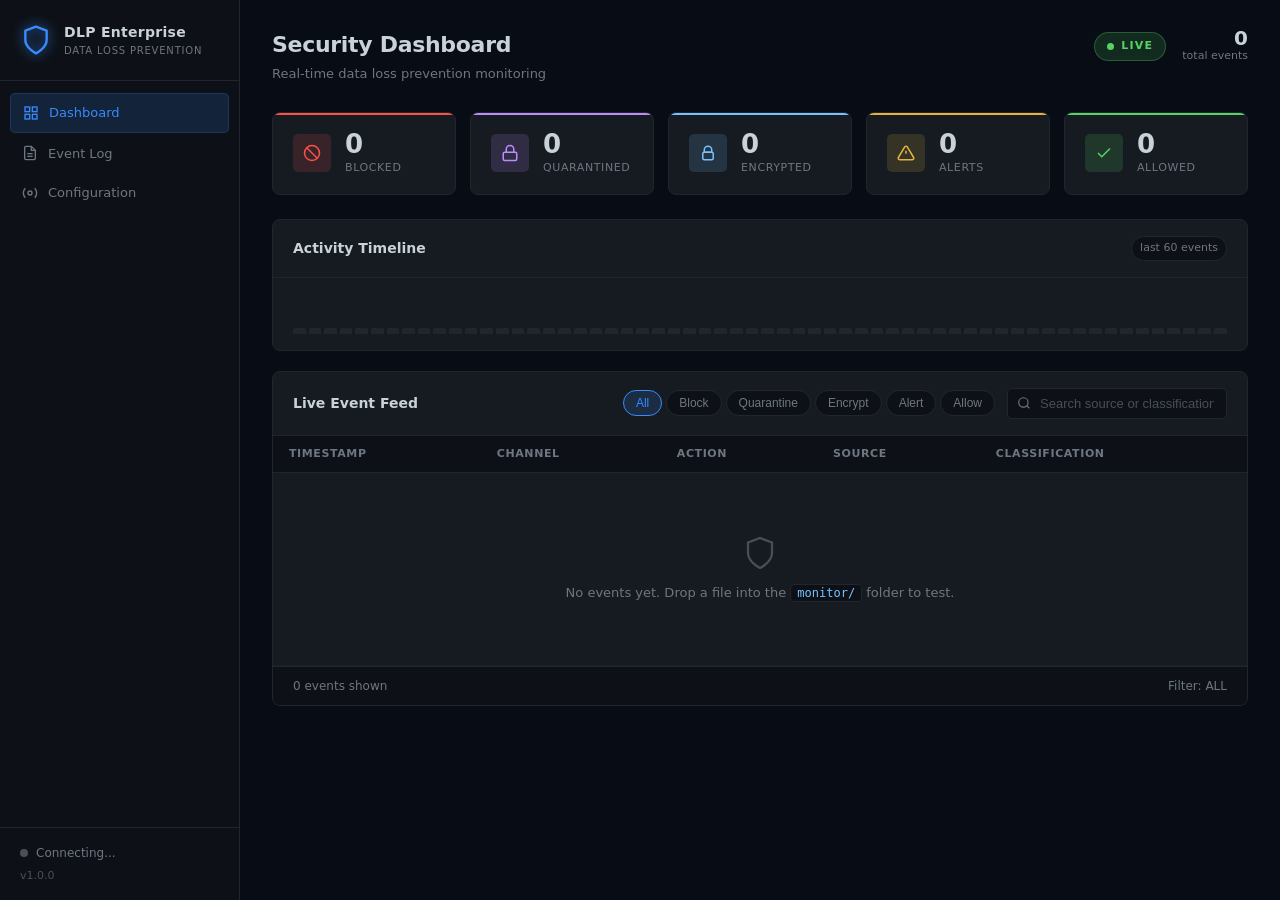
==== frontend/index.html @ b6cc6563 "Initial commit: Enterprise DLP System Real-time Data Loss Prevention system with Flask web dashboard" ====
<!DOCTYPE html>
<html lang="en">
<head>
  <meta charset="UTF-8">
  <meta name="viewport" content="width=device-width, initial-scale=1.0">
  <title>Enterprise DLP — Security Dashboard</title>
  <link rel="stylesheet" href="style.css">
</head>
<body>

  <div class="layout">

    <!-- ── SIDEBAR ── -->
    <aside class="sidebar">
      <div class="sidebar-brand">
        <svg class="brand-icon" viewBox="0 0 24 24" fill="none" stroke="currentColor" stroke-width="1.8" stroke-linecap="round" stroke-linejoin="round">
          <path d="M12 22s8-4 8-10V5l-8-3-8 3v7c0 6 8 10 8 10z"/>
        </svg>
        <div class="brand-text">
          <span class="brand-name">DLP Enterprise</span>
          <span class="brand-sub">Data Loss Prevention</span>
        </div>
      </div>

      <nav class="sidebar-nav">
        <a href="#" class="nav-item active" data-section="dashboard">
          <svg viewBox="0 0 24 24" fill="none" stroke="currentColor" stroke-width="2"><rect x="3" y="3" width="7" height="7"/><rect x="14" y="3" width="7" height="7"/><rect x="14" y="14" width="7" height="7"/><rect x="3" y="14" width="7" height="7"/></svg>
          Dashboard
        </a>
        <a href="#" class="nav-item" data-section="events">
          <svg viewBox="0 0 24 24" fill="none" stroke="currentColor" stroke-width="2"><path d="M14 2H6a2 2 0 0 0-2 2v16a2 2 0 0 0 2 2h12a2 2 0 0 0 2-2V8z"/><polyline points="14 2 14 8 20 8"/><line x1="16" y1="13" x2="8" y2="13"/><line x1="16" y1="17" x2="8" y2="17"/></svg>
          Event Log
        </a>
        <a href="#" class="nav-item" data-section="config">
          <svg viewBox="0 0 24 24" fill="none" stroke="currentColor" stroke-width="2"><circle cx="12" cy="12" r="3"/><path d="M19.07 4.93a10 10 0 0 1 0 14.14M4.93 4.93a10 10 0 0 0 0 14.14"/></svg>
          Configuration
        </a>
      </nav>

      <div class="sidebar-footer">
        <div class="conn-indicator" id="conn-indicator">
          <span class="conn-dot" id="conn-dot"></span>
          <span id="conn-label">Connecting...</span>
        </div>
        <div class="sidebar-version">v1.0.0</div>
      </div>
    </aside>

    <!-- ── MAIN ── -->
    <main class="main">

      <!-- PAGE: DASHBOARD -->
      <section class="page active" id="page-dashboard">

        <div class="page-header">
          <div>
            <h1 class="page-title">Security Dashboard</h1>
            <p class="page-subtitle">Real-time data loss prevention monitoring</p>
          </div>
          <div class="header-right">
            <div class="live-badge" id="live-badge">
              <span class="live-dot"></span>
              LIVE
            </div>
            <div class="total-counter">
              <span id="total-count">0</span>
              <span class="total-label">total events</span>
            </div>
          </div>
        </div>

        <!-- STAT CARDS -->
        <div class="stats-grid">
          <div class="stat-card stat-block">
            <div class="stat-icon">
              <svg viewBox="0 0 24 24" fill="none" stroke="currentColor" stroke-width="2"><circle cx="12" cy="12" r="10"/><line x1="4.93" y1="4.93" x2="19.07" y2="19.07"/></svg>
            </div>
            <div class="stat-body">
              <div class="stat-value" id="cnt-block">0</div>
              <div class="stat-label">Blocked</div>
            </div>
            <div class="stat-trend" id="trend-block"></div>
          </div>

          <div class="stat-card stat-quarantine">
            <div class="stat-icon">
              <svg viewBox="0 0 24 24" fill="none" stroke="currentColor" stroke-width="2"><rect x="3" y="11" width="18" height="11" rx="2" ry="2"/><path d="M7 11V7a5 5 0 0 1 10 0v4"/></svg>
            </div>
            <div class="stat-body">
              <div class="stat-value" id="cnt-quarantine">0</div>
              <div class="stat-label">Quarantined</div>
            </div>
            <div class="stat-trend" id="trend-quarantine"></div>
          </div>

          <div class="stat-card stat-encrypt">
            <div class="stat-icon">
              <svg viewBox="0 0 24 24" fill="none" stroke="currentColor" stroke-width="2"><rect x="5" y="11" width="14" height="10" rx="2"/><path d="M12 3a5 5 0 0 1 5 5v3H7V8a5 5 0 0 1 5-5z"/></svg>
            </div>
            <div class="stat-body">
              <div class="stat-value" id="cnt-encrypt">0</div>
              <div class="stat-label">Encrypted</div>
            </div>
            <div class="stat-trend" id="trend-encrypt"></div>
          </div>

          <div class="stat-card stat-alert">
            <div class="stat-icon">
              <svg viewBox="0 0 24 24" fill="none" stroke="currentColor" stroke-width="2"><path d="M10.29 3.86L1.82 18a2 2 0 0 0 1.71 3h16.94a2 2 0 0 0 1.71-3L13.71 3.86a2 2 0 0 0-3.42 0z"/><line x1="12" y1="9" x2="12" y2="13"/><line x1="12" y1="17" x2="12.01" y2="17"/></svg>
            </div>
            <div class="stat-body">
              <div class="stat-value" id="cnt-alert">0</div>
              <div class="stat-label">Alerts</div>
            </div>
            <div class="stat-trend" id="trend-alert"></div>
          </div>

          <div class="stat-card stat-allow">
            <div class="stat-icon">
              <svg viewBox="0 0 24 24" fill="none" stroke="currentColor" stroke-width="2"><polyline points="20 6 9 17 4 12"/></svg>
            </div>
            <div class="stat-body">
              <div class="stat-value" id="cnt-allow">0</div>
              <div class="stat-label">Allowed</div>
            </div>
            <div class="stat-trend" id="trend-allow"></div>
          </div>
        </div>

        <!-- ACTIVITY TIMELINE -->
        <div class="card">
          <div class="card-header">
            <h2 class="card-title">Activity Timeline</h2>
            <span class="card-badge" id="timeline-window">last 60 events</span>
          </div>
          <div class="timeline-chart" id="timeline-chart"></div>
        </div>

        <!-- LIVE EVENTS TABLE -->
        <div class="card">
          <div class="card-header">
            <h2 class="card-title">Live Event Feed</h2>
            <div class="card-controls">
              <div class="filter-group" id="filter-group">
                <button class="filter-btn active" data-filter="ALL">All</button>
                <button class="filter-btn" data-filter="BLOCK">Block</button>
                <button class="filter-btn" data-filter="QUARANTINE">Quarantine</button>
                <button class="filter-btn" data-filter="ENCRYPT">Encrypt</button>
                <button class="filter-btn" data-filter="ALERT">Alert</button>
                <button class="filter-btn" data-filter="ALLOW">Allow</button>
              </div>
              <div class="search-wrap">
                <svg class="search-icon" viewBox="0 0 24 24" fill="none" stroke="currentColor" stroke-width="2"><circle cx="11" cy="11" r="8"/><line x1="21" y1="21" x2="16.65" y2="16.65"/></svg>
                <input type="text" id="search-input" class="search-input" placeholder="Search source or classification...">
              </div>
            </div>
          </div>

          <div class="table-wrap">
            <table class="events-table">
              <thead>
                <tr>
                  <th>Timestamp</th>
                  <th>Channel</th>
                  <th>Action</th>
                  <th>Source</th>
                  <th>Classification</th>
                </tr>
              </thead>
              <tbody id="events-body">
                <tr class="empty-row" id="empty-row">
                  <td colspan="5">
                    <div class="empty-state">
                      <svg viewBox="0 0 24 24" fill="none" stroke="currentColor" stroke-width="1.5"><path d="M12 22s8-4 8-10V5l-8-3-8 3v7c0 6 8 10 8 10z"/></svg>
                      <p>No events yet. Drop a file into the <code>monitor/</code> folder to test.</p>
                    </div>
                  </td>
                </tr>
              </tbody>
            </table>
          </div>

          <div class="table-footer">
            <span id="row-count">0 events shown</span>
            <span id="filter-label">Filter: ALL</span>
          </div>
        </div>

      </section>

      <!-- PAGE: EVENTS -->
      <section class="page" id="page-events">

        <div class="page-header">
          <div>
            <h1 class="page-title">Event Log</h1>
            <p class="page-subtitle">Full historical event database</p>
          </div>
          <div class="header-right">
            <select id="log-action-select" class="select-input">
              <option value="ALL">All Actions</option>
              <option value="BLOCK">Block</option>
              <option value="QUARANTINE">Quarantine</option>
              <option value="ENCRYPT">Encrypt</option>
              <option value="ALERT">Alert</option>
              <option value="ALLOW">Allow</option>
            </select>
            <select id="log-limit-select" class="select-input">
              <option value="100">Last 100</option>
              <option value="500" selected>Last 500</option>
              <option value="1000">Last 1,000</option>
              <option value="2000">Last 2,000</option>
            </select>
            <button id="log-refresh-btn" class="btn-action">Refresh</button>
            <button id="log-export-btn" class="btn-action btn-outline">Export CSV</button>
          </div>
        </div>

        <div class="card">
          <div class="table-wrap">
            <table class="events-table">
              <thead>
                <tr>
                  <th>Timestamp</th>
                  <th>Channel</th>
                  <th>Action</th>
                  <th>Source</th>
                  <th>Classification</th>
                </tr>
              </thead>
              <tbody id="log-body">
                <tr id="log-empty-row">
                  <td colspan="5">
                    <div class="empty-state">
                      <svg viewBox="0 0 24 24" fill="none" stroke="currentColor" stroke-width="1.5"><path d="M14 2H6a2 2 0 0 0-2 2v16a2 2 0 0 0 2 2h12a2 2 0 0 0 2-2V8z"/><polyline points="14 2 14 8 20 8"/><line x1="16" y1="13" x2="8" y2="13"/><line x1="16" y1="17" x2="8" y2="17"/></svg>
                      <p>No events in the database yet. Drop a file into <code>monitor/</code> to generate events.</p>
                    </div>
                  </td>
                </tr>
              </tbody>
            </table>
          </div>
          <div class="table-footer">
            <span id="log-count">—</span>
            <span id="log-last-refresh">Not loaded yet</span>
          </div>
        </div>

      </section>

      <!-- PAGE: CONFIG -->
      <section class="page" id="page-config">
        <div class="page-header">
          <div>
            <h1 class="page-title">Configuration</h1>
            <p class="page-subtitle">Edit and save your DLP system settings</p>
          </div>
          <div class="header-right">
            <span id="cfg-status"></span>
            <button id="cfg-save-btn" class="btn-action">Save Changes</button>
          </div>
        </div>

        <div class="cfg-layout">

          <!-- LEFT: editable settings -->
          <div class="cfg-main">

            <div class="card cfg-block">
              <div class="cfg-block-hd">
                <div class="cfg-icon cfg-icon-blue">
                  <svg viewBox="0 0 24 24" fill="none" stroke="currentColor" stroke-width="2"><path d="M22 19a2 2 0 0 1-2 2H4a2 2 0 0 1-2-2V5a2 2 0 0 1 2-2h5l2 3h9a2 2 0 0 1 2 2z"/></svg>
                </div>
                <div>
                  <div class="cfg-block-title">Monitored Folders</div>
                  <div class="cfg-block-sub">Files created or modified in these folders are scanned instantly. Changes take effect on next restart.</div>
                </div>
              </div>
              <div class="cfg-editlist" id="cfg-paths-list"></div>
              <div class="cfg-addrow">
                <input class="cfg-textinput" id="cfg-path-input" placeholder="e.g. ./monitor or C:\Users\you\Documents">
                <button class="cfg-addbtn" id="cfg-path-add">Add Folder</button>
              </div>
            </div>

            <div class="card cfg-block">
              <div class="cfg-block-hd">
                <div class="cfg-icon cfg-icon-yellow">
                  <svg viewBox="0 0 24 24" fill="none" stroke="currentColor" stroke-width="2"><circle cx="11" cy="11" r="8"/><line x1="21" y1="21" x2="16.65" y2="16.65"/></svg>
                </div>
                <div>
                  <div class="cfg-block-title">Sensitive Keywords</div>
                  <div class="cfg-block-sub">Files containing any of these words will be encrypted. Changes apply immediately.</div>
                </div>
              </div>
              <div class="cfg-chips" id="cfg-kw-list"></div>
              <div class="cfg-addrow">
                <input class="cfg-textinput" id="cfg-kw-input" placeholder="e.g. confidential">
                <button class="cfg-addbtn" id="cfg-kw-add">Add Keyword</button>
              </div>
            </div>

            <div class="card cfg-block">
              <div class="cfg-block-hd">
                <div class="cfg-icon cfg-icon-purple">
                  <svg viewBox="0 0 24 24" fill="none" stroke="currentColor" stroke-width="2"><rect x="3" y="11" width="18" height="11" rx="2" ry="2"/><path d="M7 11V7a5 5 0 0 1 10 0v4"/></svg>
                </div>
                <div>
                  <div class="cfg-block-title">Quarantine Folder</div>
                  <div class="cfg-block-sub">Files containing financial data are automatically moved here.</div>
                </div>
              </div>
              <input class="cfg-textinput" id="cfg-quarantine-input" placeholder="./quarantine">
            </div>

            <div class="card cfg-block">
              <div class="cfg-block-hd">
                <div class="cfg-icon cfg-icon-green">
                  <svg viewBox="0 0 24 24" fill="none" stroke="currentColor" stroke-width="2"><path d="M12 22s8-4 8-10V5l-8-3-8 3v7c0 6 8 10 8 10z"/></svg>
                </div>
                <div>
                  <div class="cfg-block-title">Trusted IP Addresses</div>
                  <div class="cfg-block-sub">Outbound connections to these IPs are not flagged as suspicious.</div>
                </div>
              </div>
              <div class="cfg-chips cfg-chips-blue" id="cfg-ip-list"></div>
              <div class="cfg-addrow">
                <input class="cfg-textinput" id="cfg-ip-input" placeholder="e.g. 8.8.8.8">
                <button class="cfg-addbtn" id="cfg-ip-add">Add IP</button>
              </div>
            </div>

          </div>

          <!-- RIGHT: read-only info -->
          <div class="cfg-sidebar">

            <div class="card cfg-block">
              <div class="cfg-block-hd">
                <div class="cfg-icon cfg-icon-cyan">
                  <svg viewBox="0 0 24 24" fill="none" stroke="currentColor" stroke-width="2"><ellipse cx="12" cy="5" rx="9" ry="3"/><path d="M21 12c0 1.66-4 3-9 3s-9-1.34-9-3"/><path d="M3 5v14c0 1.66 4 3 9 3s9-1.34 9-3V5"/></svg>
                </div>
                <div>
                  <div class="cfg-block-title">Event Database</div>
                  <div class="cfg-block-sub">Read-only. Restart required to change.</div>
                </div>
              </div>
              <div class="cfg-readonly-val" id="cfg-db">—</div>
            </div>

            <div class="card cfg-block">
              <div class="cfg-block-hd">
                <div class="cfg-icon cfg-icon-red">
                  <svg viewBox="0 0 24 24" fill="none" stroke="currentColor" stroke-width="2"><path d="M10.29 3.86L1.82 18a2 2 0 0 0 1.71 3h16.94a2 2 0 0 0 1.71-3L13.71 3.86a2 2 0 0 0-3.42 0z"/><line x1="12" y1="9" x2="12" y2="13"/><line x1="12" y1="17" x2="12.01" y2="17"/></svg>
                </div>
                <div>
                  <div class="cfg-block-title">Policy Rules</div>
                  <div class="cfg-block-sub">What happens when sensitive content is detected.</div>
                </div>
              </div>
              <ul class="cfg-policy">
                <li><span class="badge badge-BLOCK">BLOCK</span><span>Credentials — password, API key, token</span></li>
                <li><span class="badge badge-QUARANTINE">QUARANTINE</span><span>Financial data — credit card numbers</span></li>
                <li><span class="badge badge-ENCRYPT">ENCRYPT</span><span>Proprietary keyword match</span></li>
                <li><span class="badge badge-ALERT">ALERT</span><span>Personal info — names, SSN</span></li>
                <li><span class="badge badge-ALLOW">ALLOW</span><span>No sensitive content found</span></li>
              </ul>
            </div>

          </div>
        </div>
      </section>

    </main>
  </div>

  <script src="https://cdn.socket.io/4.7.2/socket.io.min.js"></script>
  <script src="app.js"></script>
</body>
</html>
---- frontend/style.css ----
/* ============================================================
   ENTERPRISE DLP — Professional Dark Dashboard
   ============================================================ */

*, *::before, *::after { box-sizing: border-box; margin: 0; padding: 0; }

:root {
  --bg:          #080c14;
  --surface:     #0d1117;
  --card:        #161b22;
  --card-hover:  #1c2230;
  --border:      #21262d;
  --border-soft: #1a1f29;

  --txt:         #c9d1d9;
  --txt-muted:   #6e7681;
  --txt-dim:     #484f58;

  --blue:        #388bfd;
  --blue-dim:    #1d4ed8;
  --blue-glow:   rgba(56,139,253,0.15);

  --red:         #f85149;
  --red-dim:     #7f1d1d;
  --red-glow:    rgba(248,81,73,0.15);

  --purple:      #bc8cff;
  --purple-dim:  #4c1d95;
  --purple-glow: rgba(188,140,255,0.15);

  --cyan:        #79c0ff;
  --cyan-dim:    #1e3a5f;
  --cyan-glow:   rgba(121,192,255,0.15);

  --yellow:      #e3b341;
  --yellow-dim:  #78350f;
  --yellow-glow: rgba(227,179,65,0.15);

  --green:       #56d364;
  --green-dim:   #14532d;
  --green-glow:  rgba(86,211,100,0.15);

  --sidebar-w:   240px;
  --radius:      8px;
  --radius-sm:   5px;
  --shadow:      0 4px 24px rgba(0,0,0,0.4);
}

html, body {
  height: 100%;
  background: var(--bg);
  color: var(--txt);
  font-family: -apple-system, BlinkMacSystemFont, 'Segoe UI', system-ui, sans-serif;
  font-size: 14px;
  line-height: 1.5;
  -webkit-font-smoothing: antialiased;
}

/* ── LAYOUT ── */

.layout {
  display: flex;
  height: 100vh;
  overflow: hidden;
}

/* ── SIDEBAR ── */

.sidebar {
  width: var(--sidebar-w);
  flex-shrink: 0;
  background: var(--surface);
  border-right: 1px solid var(--border);
  display: flex;
  flex-direction: column;
  padding: 0;
  overflow: hidden;
}

.sidebar-brand {
  display: flex;
  align-items: center;
  gap: 12px;
  padding: 22px 20px;
  border-bottom: 1px solid var(--border);
}

.brand-icon {
  width: 32px;
  height: 32px;
  color: var(--blue);
  flex-shrink: 0;
  filter: drop-shadow(0 0 6px var(--blue));
}

.brand-text {
  display: flex;
  flex-direction: column;
  min-width: 0;
}

.brand-name {
  font-size: 14px;
  font-weight: 700;
  color: var(--txt);
  letter-spacing: 0.3px;
  white-space: nowrap;
}

.brand-sub {
  font-size: 10px;
  color: var(--txt-muted);
  text-transform: uppercase;
  letter-spacing: 0.8px;
  white-space: nowrap;
}

/* ── NAV ── */

.sidebar-nav {
  flex: 1;
  padding: 12px 10px;
  display: flex;
  flex-direction: column;
  gap: 2px;
}

.nav-item {
  display: flex;
  align-items: center;
  gap: 10px;
  padding: 9px 12px;
  border-radius: var(--radius-sm);
  color: var(--txt-muted);
  text-decoration: none;
  font-size: 13px;
  font-weight: 500;
  transition: all 0.15s;
  cursor: pointer;
}

.nav-item svg {
  width: 16px;
  height: 16px;
  flex-shrink: 0;
}

.nav-item:hover {
  background: var(--card);
  color: var(--txt);
}

.nav-item.active {
  background: var(--blue-glow);
  color: var(--blue);
  border: 1px solid rgba(56,139,253,0.2);
}

/* ── SIDEBAR FOOTER ── */

.sidebar-footer {
  padding: 16px 20px;
  border-top: 1px solid var(--border);
  display: flex;
  flex-direction: column;
  gap: 6px;
}

.conn-indicator {
  display: flex;
  align-items: center;
  gap: 8px;
  font-size: 12px;
  color: var(--txt-muted);
}

.conn-dot {
  width: 8px;
  height: 8px;
  border-radius: 50%;
  background: var(--txt-dim);
  flex-shrink: 0;
  transition: background 0.3s, box-shadow 0.3s;
}

.conn-dot.connected {
  background: var(--green);
  box-shadow: 0 0 6px var(--green);
  animation: pulse-dot 2s infinite;
}

.conn-dot.disconnected {
  background: var(--red);
}

@keyframes pulse-dot {
  0%, 100% { opacity: 1; }
  50%       { opacity: 0.5; }
}

.sidebar-version {
  font-size: 11px;
  color: var(--txt-dim);
}

/* ── MAIN ── */

.main {
  flex: 1;
  overflow-y: auto;
  overflow-x: hidden;
  padding: 0;
  scrollbar-width: thin;
  scrollbar-color: var(--border) transparent;
}

/* ── PAGES ── */

.page {
  display: none;
  padding: 28px 32px;
  min-height: 100%;
}

.page.active {
  display: block;
}

/* ── PAGE HEADER ── */

.page-header {
  display: flex;
  align-items: flex-start;
  justify-content: space-between;
  margin-bottom: 28px;
  gap: 16px;
}

.page-title {
  font-size: 22px;
  font-weight: 700;
  color: var(--txt);
  letter-spacing: -0.3px;
}

.page-subtitle {
  font-size: 13px;
  color: var(--txt-muted);
  margin-top: 3px;
}

.header-right {
  display: flex;
  align-items: center;
  gap: 16px;
  flex-shrink: 0;
}

/* ── LIVE BADGE ── */

.live-badge {
  display: flex;
  align-items: center;
  gap: 7px;
  background: var(--green-glow);
  border: 1px solid rgba(86,211,100,0.3);
  color: var(--green);
  font-size: 11px;
  font-weight: 700;
  letter-spacing: 1.2px;
  padding: 5px 12px;
  border-radius: 20px;
}

.live-dot {
  width: 7px;
  height: 7px;
  border-radius: 50%;
  background: var(--green);
  animation: live-pulse 1.5s ease-in-out infinite;
}

@keyframes live-pulse {
  0%, 100% { opacity: 1; transform: scale(1); }
  50%       { opacity: 0.4; transform: scale(0.8); }
}

.live-badge.offline {
  background: var(--red-glow);
  border-color: rgba(248,81,73,0.3);
  color: var(--red);
}

.live-badge.offline .live-dot {
  background: var(--red);
  animation: none;
}

.total-counter {
  display: flex;
  flex-direction: column;
  align-items: flex-end;
}

#total-count {
  font-size: 20px;
  font-weight: 700;
  color: var(--txt);
  font-variant-numeric: tabular-nums;
  line-height: 1;
}

.total-label {
  font-size: 11px;
  color: var(--txt-muted);
}

/* ── STAT CARDS ── */

.stats-grid {
  display: grid;
  grid-template-columns: repeat(5, 1fr);
  gap: 14px;
  margin-bottom: 24px;
}

.stat-card {
  background: var(--card);
  border: 1px solid var(--border);
  border-radius: var(--radius);
  padding: 18px 20px;
  display: flex;
  align-items: center;
  gap: 14px;
  transition: border-color 0.2s, box-shadow 0.2s;
  position: relative;
  overflow: hidden;
}

.stat-card::before {
  content: '';
  position: absolute;
  top: 0; left: 0; right: 0;
  height: 2px;
  border-radius: var(--radius) var(--radius) 0 0;
}

.stat-block::before   { background: var(--red); }
.stat-quarantine::before { background: var(--purple); }
.stat-encrypt::before { background: var(--cyan); }
.stat-alert::before   { background: var(--yellow); }
.stat-allow::before   { background: var(--green); }

.stat-card:hover {
  border-color: var(--border-soft);
  box-shadow: var(--shadow);
}

.stat-icon {
  width: 38px;
  height: 38px;
  border-radius: var(--radius-sm);
  display: flex;
  align-items: center;
  justify-content: center;
  flex-shrink: 0;
}

.stat-icon svg {
  width: 18px;
  height: 18px;
}

.stat-block .stat-icon     { background: var(--red-glow);    color: var(--red); }
.stat-quarantine .stat-icon{ background: var(--purple-glow); color: var(--purple); }
.stat-encrypt .stat-icon   { background: var(--cyan-glow);   color: var(--cyan); }
.stat-alert .stat-icon     { background: var(--yellow-glow); color: var(--yellow); }
.stat-allow .stat-icon     { background: var(--green-glow);  color: var(--green); }

.stat-body {
  flex: 1;
  min-width: 0;
}

.stat-value {
  font-size: 26px;
  font-weight: 700;
  line-height: 1;
  font-variant-numeric: tabular-nums;
  color: var(--txt);
}

.stat-label {
  font-size: 11px;
  color: var(--txt-muted);
  text-transform: uppercase;
  letter-spacing: 0.6px;
  margin-top: 3px;
}

/* ── CARD ── */

.card {
  background: var(--card);
  border: 1px solid var(--border);
  border-radius: var(--radius);
  margin-bottom: 20px;
  overflow: hidden;
}

.card-header {
  display: flex;
  align-items: center;
  justify-content: space-between;
  padding: 16px 20px;
  border-bottom: 1px solid var(--border);
  gap: 16px;
  flex-wrap: wrap;
}

.card-title {
  font-size: 14px;
  font-weight: 600;
  color: var(--txt);
}

.card-badge {
  font-size: 11px;
  color: var(--txt-muted);
  background: var(--surface);
  padding: 3px 8px;
  border-radius: 20px;
  border: 1px solid var(--border);
}

.card-controls {
  display: flex;
  align-items: center;
  gap: 12px;
  flex-wrap: wrap;
}

/* ── TIMELINE CHART ── */

.timeline-chart {
  padding: 16px 20px;
  display: flex;
  align-items: flex-end;
  gap: 3px;
  height: 72px;
  overflow: hidden;
}

.tl-bar {
  flex: 1;
  min-width: 4px;
  max-width: 16px;
  border-radius: 2px 2px 0 0;
  transition: height 0.3s ease, background 0.2s;
  cursor: default;
}

.tl-bar.block     { background: var(--red); }
.tl-bar.quarantine{ background: var(--purple); }
.tl-bar.encrypt   { background: var(--cyan); }
.tl-bar.alert     { background: var(--yellow); }
.tl-bar.allow     { background: var(--green); }
.tl-bar.empty     { background: var(--border); }

/* ── FILTER BUTTONS ── */

.filter-group {
  display: flex;
  gap: 4px;
  flex-wrap: wrap;
}

.filter-btn {
  background: var(--surface);
  border: 1px solid var(--border);
  color: var(--txt-muted);
  font-size: 12px;
  font-weight: 500;
  padding: 5px 12px;
  border-radius: 20px;
  cursor: pointer;
  transition: all 0.15s;
  white-space: nowrap;
}

.filter-btn:hover {
  color: var(--txt);
  border-color: var(--txt-dim);
}

.filter-btn.active { color: var(--blue); border-color: var(--blue); background: var(--blue-glow); }
.filter-btn[data-filter="BLOCK"].active      { color: var(--red);    border-color: var(--red);    background: var(--red-glow); }
.filter-btn[data-filter="QUARANTINE"].active { color: var(--purple); border-color: var(--purple); background: var(--purple-glow); }
.filter-btn[data-filter="ENCRYPT"].active    { color: var(--cyan);   border-color: var(--cyan);   background: var(--cyan-glow); }
.filter-btn[data-filter="ALERT"].active      { color: var(--yellow); border-color: var(--yellow); background: var(--yellow-glow); }
.filter-btn[data-filter="ALLOW"].active      { color: var(--green);  border-color: var(--green);  background: var(--green-glow); }

/* ── SEARCH ── */

.search-wrap {
  position: relative;
}

.search-icon {
  position: absolute;
  left: 10px;
  top: 50%;
  transform: translateY(-50%);
  width: 14px;
  height: 14px;
  color: var(--txt-muted);
  pointer-events: none;
}

.search-input {
  background: var(--surface);
  border: 1px solid var(--border);
  color: var(--txt);
  font-size: 13px;
  padding: 7px 12px 7px 32px;
  border-radius: var(--radius-sm);
  outline: none;
  width: 220px;
  transition: border-color 0.15s;
}

.search-input:focus {
  border-color: var(--blue);
}

.search-input::placeholder {
  color: var(--txt-dim);
}

/* ── TABLE ── */

.table-wrap {
  overflow-x: auto;
}

.events-table {
  width: 100%;
  border-collapse: collapse;
  font-size: 13px;
}

.events-table thead th {
  background: var(--surface);
  color: var(--txt-muted);
  font-weight: 600;
  font-size: 11px;
  text-transform: uppercase;
  letter-spacing: 0.6px;
  padding: 10px 16px;
  text-align: left;
  border-bottom: 1px solid var(--border);
  white-space: nowrap;
}

.events-table tbody tr {
  border-bottom: 1px solid var(--border-soft);
  transition: background 0.1s;
}

.events-table tbody tr:hover {
  background: var(--card-hover);
}

.events-table tbody td {
  padding: 10px 16px;
  color: var(--txt);
  vertical-align: middle;
}

.events-table tbody tr.new-row {
  animation: slide-in 0.35s ease forwards;
}

@keyframes slide-in {
  from { opacity: 0; transform: translateY(-6px); }
  to   { opacity: 1; transform: translateY(0); }
}

/* ── EMPTY STATE ── */

.empty-state {
  display: flex;
  flex-direction: column;
  align-items: center;
  padding: 52px 20px;
  color: var(--txt-dim);
  gap: 12px;
}

.empty-state svg {
  width: 36px;
  height: 36px;
  color: var(--txt-dim);
}

.empty-state p {
  font-size: 13px;
  color: var(--txt-muted);
}

.empty-state code {
  font-family: 'Consolas', 'JetBrains Mono', monospace;
  background: var(--surface);
  border: 1px solid var(--border);
  padding: 1px 6px;
  border-radius: 4px;
  font-size: 12px;
  color: var(--cyan);
}

/* ── ACTION BADGES ── */

.badge {
  display: inline-flex;
  align-items: center;
  gap: 5px;
  font-size: 11px;
  font-weight: 700;
  letter-spacing: 0.4px;
  padding: 3px 9px;
  border-radius: 20px;
  white-space: nowrap;
}

.badge::before {
  content: '';
  width: 5px;
  height: 5px;
  border-radius: 50%;
}

.badge-BLOCK      { background: var(--red-glow);    color: var(--red);    border: 1px solid rgba(248,81,73,0.35); }
.badge-BLOCK::before { background: var(--red); }

.badge-QUARANTINE { background: var(--purple-glow); color: var(--purple); border: 1px solid rgba(188,140,255,0.35); }
.badge-QUARANTINE::before { background: var(--purple); }

.badge-ENCRYPT    { background: var(--cyan-glow);   color: var(--cyan);   border: 1px solid rgba(121,192,255,0.35); }
.badge-ENCRYPT::before { background: var(--cyan); }

.badge-ALERT      { background: var(--yellow-glow); color: var(--yellow); border: 1px solid rgba(227,179,65,0.35); }
.badge-ALERT::before { background: var(--yellow); }

.badge-ALLOW      { background: var(--green-glow);  color: var(--green);  border: 1px solid rgba(86,211,100,0.35); }
.badge-ALLOW::before { background: var(--green); }

/* ── TYPE CHIP ── */

.type-chip {
  font-size: 10px;
  font-weight: 600;
  letter-spacing: 0.5px;
  padding: 2px 7px;
  border-radius: 4px;
  text-transform: uppercase;
}

.type-ENDPOINT {
  background: var(--blue-glow);
  color: var(--blue);
  border: 1px solid rgba(56,139,253,0.25);
}

.type-SYSLOG {
  background: rgba(227,179,65,0.12);
  color: var(--yellow);
  border: 1px solid rgba(227,179,65,0.25);
}

.type-ACTIVITY {
  background: rgba(86,211,100,0.10);
  color: var(--green);
  border: 1px solid rgba(86,211,100,0.25);
}

.type-NETWORK {
  background: var(--purple-glow);
  color: var(--purple);
  border: 1px solid rgba(188,140,255,0.25);
}

.type-FIREWALL {
  background: rgba(248,81,73,0.12);
  color: #ff7b72;
  border: 1px solid rgba(248,81,73,0.3);
}

/* ── CLASSIFICATION TAGS ── */

.tag {
  display: inline-block;
  font-size: 10px;
  font-weight: 600;
  padding: 2px 6px;
  border-radius: 4px;
  margin-right: 3px;
  text-transform: uppercase;
  letter-spacing: 0.3px;
  background: var(--surface);
  color: var(--txt-muted);
  border: 1px solid var(--border);
}

.tag-CREDENTIAL   { background: var(--red-glow);    color: var(--red);    border-color: rgba(248,81,73,0.3); }
.tag-FINANCIAL    { background: var(--purple-glow); color: var(--purple); border-color: rgba(188,140,255,0.3); }
.tag-PII          { background: var(--yellow-glow); color: var(--yellow); border-color: rgba(227,179,65,0.3); }
.tag-PROPRIETARY  { background: var(--cyan-glow);   color: var(--cyan);   border-color: rgba(121,192,255,0.3); }
.tag-BRUTE_FORCE  { background: var(--red-glow);    color: var(--red);    border-color: rgba(248,81,73,0.3); }
.tag-PERSISTENCE  { background: var(--yellow-glow); color: var(--yellow); border-color: rgba(227,179,65,0.3); }
.tag-PRIVILEGE_ESC{ background: var(--red-glow);    color: var(--red);    border-color: rgba(248,81,73,0.3); }
.tag-MALWARE      { background: var(--red-glow);    color: var(--red);    border-color: rgba(248,81,73,0.3); }
.tag-LOG_TAMPER   { background: var(--red-glow);    color: var(--red);    border-color: rgba(248,81,73,0.3); }
.tag-LOGON        { background: var(--green-glow);  color: var(--green);  border-color: rgba(86,211,100,0.3); }
.tag-ACCOUNT_CHANGE { background: var(--yellow-glow); color: var(--yellow); border-color: rgba(227,179,65,0.3); }
.tag-SUSPICIOUS_EXEC{ background: var(--red-glow);  color: var(--red);    border-color: rgba(248,81,73,0.3); }
.tag-DEFENSE_EVA  { background: var(--red-glow);    color: var(--red);    border-color: rgba(248,81,73,0.3); }
.tag-BROWSE        { background: var(--blue-glow);   color: var(--blue);   border-color: rgba(56,139,253,0.3); }
.tag-DATA_EXFIL    { background: var(--red-glow);    color: var(--red);    border-color: rgba(248,81,73,0.3); }
.tag-UNENCRYPTED   { background: var(--yellow-glow); color: var(--yellow); border-color: rgba(227,179,65,0.3); }
.tag-SUSPICIOUS_URL{ background: var(--yellow-glow); color: var(--yellow); border-color: rgba(227,179,65,0.3); }
.tag-PROCESS_START { background: var(--green-glow);  color: var(--green);  border-color: rgba(86,211,100,0.3); }
.tag-OUTBOUND      { background: var(--blue-glow);   color: var(--blue);   border-color: rgba(56,139,253,0.3); }
.tag-SUSPICIOUS_CONN{ background: var(--red-glow);   color: var(--red);    border-color: rgba(248,81,73,0.3); }
.tag-MALWARE_TOOL  { background: var(--red-glow);    color: var(--red);    border-color: rgba(248,81,73,0.3); }
.tag-SYSTEM          { background: rgba(99,99,99,0.15); color: var(--txt-muted); border-color: var(--border); }
.tag-FILE_CREATED    { background: var(--green-glow);  color: var(--green);  border-color: rgba(86,211,100,0.3); }
.tag-FILE_MODIFIED   { background: var(--blue-glow);   color: var(--blue);   border-color: rgba(56,139,253,0.3); }
.tag-FILE_DELETED    { background: var(--red-glow);    color: var(--red);    border-color: rgba(248,81,73,0.3); }

/* ── DETAILS CELL ── */

.details-cell {
  max-width: 420px;
}

.detail-text {
  color: var(--txt-muted);
  font-size: 12px;
  vertical-align: middle;
}

/* ── TIME CELL ── */

.time-cell {
  font-family: 'Consolas', 'JetBrains Mono', monospace;
  font-size: 12px;
  color: var(--txt-muted);
  white-space: nowrap;
}

/* ── SOURCE CELL ── */

.source-cell {
  font-family: 'Consolas', 'JetBrains Mono', monospace;
  font-size: 12px;
  color: var(--txt);
  max-width: 300px;
  overflow: hidden;
  text-overflow: ellipsis;
  white-space: nowrap;
}

/* ── TABLE FOOTER ── */

.table-footer {
  display: flex;
  justify-content: space-between;
  align-items: center;
  padding: 10px 20px;
  border-top: 1px solid var(--border);
  font-size: 12px;
  color: var(--txt-muted);
  background: var(--surface);
}

/* ── SELECT + BUTTONS (Event Log controls) ── */

.select-input {
  background: var(--surface);
  border: 1px solid var(--border);
  color: var(--txt);
  font-size: 13px;
  padding: 7px 10px;
  border-radius: var(--radius-sm);
  outline: none;
  cursor: pointer;
  transition: border-color 0.15s;
  -webkit-appearance: none;
}

.select-input:focus,
.select-input:hover {
  border-color: var(--blue);
}

.select-input option {
  background: var(--card);
}

.btn-action {
  background: var(--blue);
  border: 1px solid var(--blue);
  color: #fff;
  font-size: 12px;
  font-weight: 600;
  letter-spacing: 0.3px;
  padding: 7px 16px;
  border-radius: var(--radius-sm);
  cursor: pointer;
  transition: opacity 0.15s;
  white-space: nowrap;
}

.btn-action:hover { opacity: 0.85; }

.btn-action.btn-outline {
  background: transparent;
  color: var(--txt-muted);
  border-color: var(--border);
}

.btn-action.btn-outline:hover {
  color: var(--txt);
  border-color: var(--txt-dim);
  opacity: 1;
}

/* ── CONFIG PAGE ── */

/* ── CONFIG PAGE ── */

.cfg-layout {
  display: grid;
  grid-template-columns: 1fr 300px;
  gap: 16px;
  align-items: start;
}

.cfg-main, .cfg-sidebar {
  display: flex;
  flex-direction: column;
  gap: 16px;
}

.cfg-block {
  display: flex;
  flex-direction: column;
  gap: 14px;
  padding: 20px 24px;
}

.cfg-block-hd {
  display: flex;
  align-items: flex-start;
  gap: 14px;
}

.cfg-icon {
  width: 36px;
  height: 36px;
  flex-shrink: 0;
  border-radius: var(--radius-sm);
  display: flex;
  align-items: center;
  justify-content: center;
}
.cfg-icon svg { width: 18px; height: 18px; }

.cfg-icon-blue   { background: var(--blue-glow);   color: var(--blue); }
.cfg-icon-yellow { background: var(--yellow-glow); color: var(--yellow); }
.cfg-icon-purple { background: var(--purple-glow); color: var(--purple); }
.cfg-icon-cyan   { background: var(--cyan-glow);   color: var(--cyan); }
.cfg-icon-green  { background: var(--green-glow);  color: var(--green); }
.cfg-icon-red    { background: var(--red-glow);    color: var(--red); }

.cfg-block-title {
  font-weight: 600;
  color: var(--txt);
  margin-bottom: 3px;
}

.cfg-block-sub {
  font-size: 12px;
  color: var(--txt-muted);
  line-height: 1.5;
}

/* editable path list */
.cfg-editlist {
  display: flex;
  flex-direction: column;
  gap: 6px;
}

.cfg-editrow {
  display: flex;
  align-items: center;
  justify-content: space-between;
  background: var(--surface);
  border: 1px solid var(--border);
  border-radius: var(--radius-sm);
  padding: 8px 12px;
  font-family: 'Consolas', 'JetBrains Mono', monospace;
  font-size: 12px;
  color: var(--cyan);
}

.cfg-editrow-del {
  background: none;
  border: none;
  color: var(--txt-dim);
  cursor: pointer;
  font-size: 18px;
  line-height: 1;
  padding: 0 2px;
  transition: color 0.15s;
}
.cfg-editrow-del:hover { color: var(--red); }

/* keyword / IP chips */
.cfg-chips {
  display: flex;
  flex-wrap: wrap;
  gap: 8px;
  min-height: 32px;
}

.cfg-chip {
  display: inline-flex;
  align-items: center;
  gap: 6px;
  border-radius: 20px;
  padding: 4px 10px 4px 12px;
  font-size: 12px;
  font-weight: 500;
}

.cfg-chip-yellow {
  background: var(--yellow-glow);
  color: var(--yellow);
  border: 1px solid rgba(227,179,65,0.3);
}

.cfg-chip-blue {
  background: var(--blue-glow);
  color: var(--blue);
  border: 1px solid rgba(56,139,253,0.3);
}

.cfg-chip-del {
  background: none;
  border: none;
  cursor: pointer;
  font-size: 15px;
  line-height: 1;
  padding: 0;
  opacity: 0.5;
  color: inherit;
  transition: opacity 0.15s;
}
.cfg-chip-del:hover { opacity: 1; }

/* add row */
.cfg-addrow {
  display: flex;
  gap: 8px;
}

.cfg-textinput {
  flex: 1;
  background: var(--surface);
  border: 1px solid var(--border);
  border-radius: var(--radius-sm);
  color: var(--txt);
  padding: 8px 12px;
  font-size: 13px;
  outline: none;
  transition: border-color 0.15s;
}
.cfg-textinput:focus { border-color: var(--blue); }
.cfg-textinput::placeholder { color: var(--txt-dim); }

.cfg-addbtn {
  background: var(--blue-dim);
  color: var(--blue);
  border: 1px solid rgba(56,139,253,0.3);
  border-radius: var(--radius-sm);
  padding: 8px 14px;
  font-size: 12px;
  font-weight: 500;
  cursor: pointer;
  white-space: nowrap;
  transition: background 0.15s;
}
.cfg-addbtn:hover { background: rgba(56,139,253,0.25); }

/* read-only DB path */
.cfg-readonly-val {
  background: var(--surface);
  border: 1px solid var(--border);
  border-radius: var(--radius-sm);
  padding: 10px 14px;
  font-family: 'Consolas', 'JetBrains Mono', monospace;
  font-size: 12px;
  color: var(--cyan);
  word-break: break-all;
}

/* policy list */
.cfg-policy {
  list-style: none;
  display: flex;
  flex-direction: column;
  gap: 10px;
}

.cfg-policy li {
  display: flex;
  align-items: center;
  gap: 10px;
  font-size: 12px;
  color: var(--txt-muted);
}

.cfg-policy .badge {
  flex-shrink: 0;
  min-width: 96px;
  text-align: center;
}

/* save status message */
.cfg-status {
  font-size: 13px;
  padding: 6px 12px;
  border-radius: var(--radius-sm);
  transition: opacity 0.3s;
}
.cfg-status-ok  { color: var(--green);  background: var(--green-glow); }
.cfg-status-err { color: var(--red);    background: var(--red-glow); }

/* ── SCROLLBAR ── */

::-webkit-scrollbar        { width: 6px; height: 6px; }
::-webkit-scrollbar-track  { background: transparent; }
::-webkit-scrollbar-thumb  { background: var(--border); border-radius: 3px; }
::-webkit-scrollbar-thumb:hover { background: var(--txt-dim); }

/* ── COUNTER BUMP ANIMATION ── */

@keyframes bump {
  0%   { transform: scale(1); }
  40%  { transform: scale(1.18); color: var(--blue); }
  100% { transform: scale(1); }
}

.bump {
  animation: bump 0.3s ease;
}
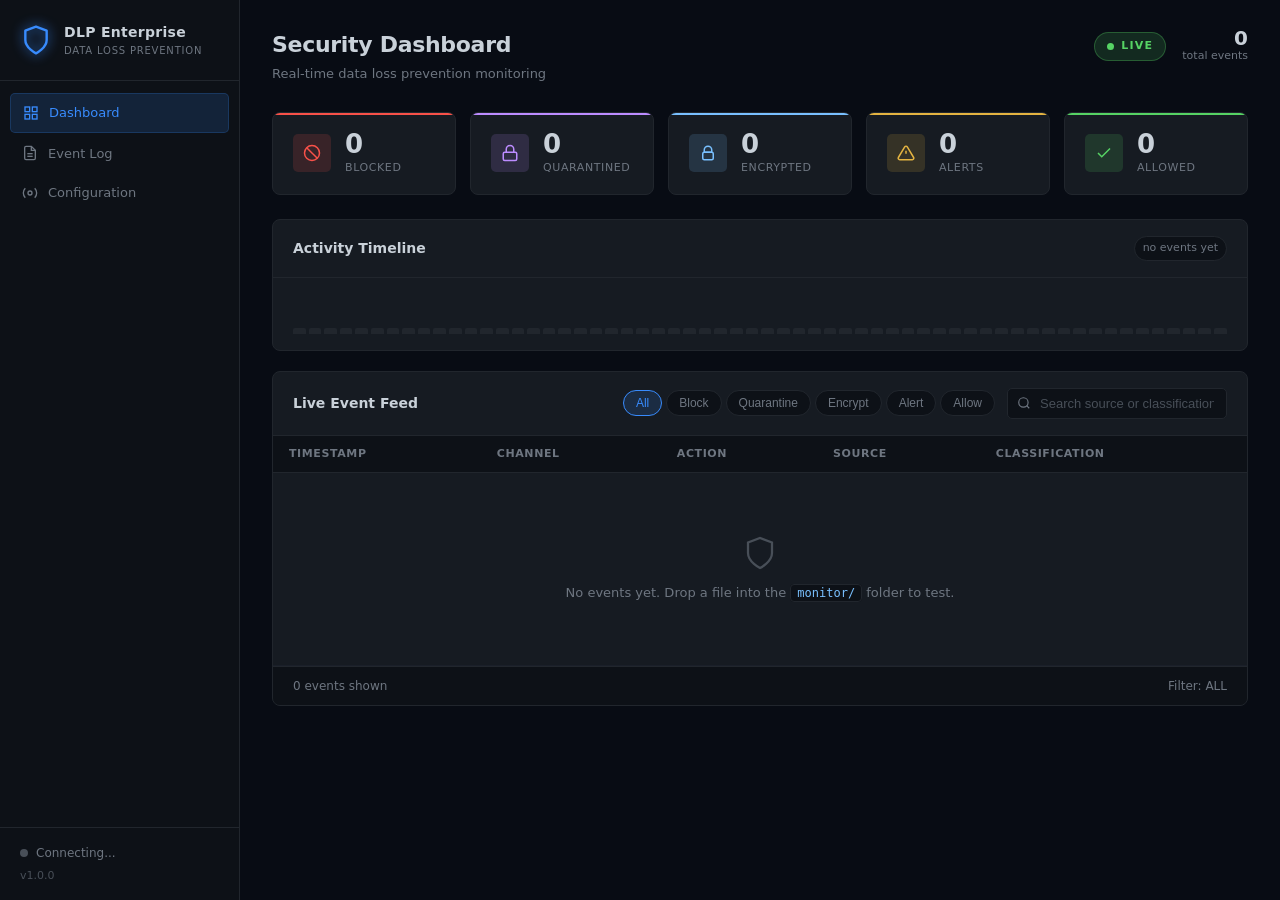
==== commit 96d4c8f6: "Pre-deployment audit fixes + rich event detail modal Backend fixes: - windows_log_monitor: replace d" ====
--- a/frontend/index.html
+++ b/frontend/index.html
@@ -79,7 +79,6 @@
               <div class="stat-value" id="cnt-block">0</div>
               <div class="stat-label">Blocked</div>
             </div>
-            <div class="stat-trend" id="trend-block"></div>
           </div>
 
           <div class="stat-card stat-quarantine">
@@ -90,7 +89,6 @@
               <div class="stat-value" id="cnt-quarantine">0</div>
               <div class="stat-label">Quarantined</div>
             </div>
-            <div class="stat-trend" id="trend-quarantine"></div>
           </div>
 
           <div class="stat-card stat-encrypt">
@@ -101,7 +99,6 @@
               <div class="stat-value" id="cnt-encrypt">0</div>
               <div class="stat-label">Encrypted</div>
             </div>
-            <div class="stat-trend" id="trend-encrypt"></div>
           </div>
 
           <div class="stat-card stat-alert">
@@ -112,7 +109,6 @@
               <div class="stat-value" id="cnt-alert">0</div>
               <div class="stat-label">Alerts</div>
             </div>
-            <div class="stat-trend" id="trend-alert"></div>
           </div>
 
           <div class="stat-card stat-allow">
@@ -123,7 +119,6 @@
               <div class="stat-value" id="cnt-allow">0</div>
               <div class="stat-label">Allowed</div>
             </div>
-            <div class="stat-trend" id="trend-allow"></div>
           </div>
         </div>
 
@@ -253,11 +248,51 @@
         <div class="page-header">
           <div>
             <h1 class="page-title">Configuration</h1>
-            <p class="page-subtitle">Edit and save your DLP system settings</p>
+            <p class="page-subtitle">Manage DLP policies, monitored folders, and keywords</p>
           </div>
           <div class="header-right">
             <span id="cfg-status"></span>
             <button id="cfg-save-btn" class="btn-action">Save Changes</button>
+          </div>
+        </div>
+
+        <!-- Status strip -->
+        <div class="cfg-status-strip">
+          <div class="cfg-stat-tile">
+            <div class="cfg-stat-icon cfg-icon-green">
+              <svg viewBox="0 0 24 24" fill="none" stroke="currentColor" stroke-width="2"><path d="M12 22s8-4 8-10V5l-8-3-8 3v7c0 6 8 10 8 10z"/></svg>
+            </div>
+            <div class="cfg-stat-body">
+              <div class="cfg-stat-val" id="cfg-monitor-status">Active</div>
+              <div class="cfg-stat-lbl">Monitoring</div>
+            </div>
+          </div>
+          <div class="cfg-stat-tile">
+            <div class="cfg-stat-icon cfg-icon-blue">
+              <svg viewBox="0 0 24 24" fill="none" stroke="currentColor" stroke-width="2"><ellipse cx="12" cy="5" rx="9" ry="3"/><path d="M21 12c0 1.66-4 3-9 3s-9-1.34-9-3"/><path d="M3 5v14c0 1.66 4 3 9 3s9-1.34 9-3V5"/></svg>
+            </div>
+            <div class="cfg-stat-body">
+              <div class="cfg-stat-val" id="cfg-total-events">—</div>
+              <div class="cfg-stat-lbl">Total Events</div>
+            </div>
+          </div>
+          <div class="cfg-stat-tile">
+            <div class="cfg-stat-icon cfg-icon-cyan">
+              <svg viewBox="0 0 24 24" fill="none" stroke="currentColor" stroke-width="2"><path d="M22 19a2 2 0 0 1-2 2H4a2 2 0 0 1-2-2V5a2 2 0 0 1 2-2h5l2 3h9a2 2 0 0 1 2 2z"/></svg>
+            </div>
+            <div class="cfg-stat-body">
+              <div class="cfg-stat-val" id="cfg-watch-count">—</div>
+              <div class="cfg-stat-lbl">Watched Folders</div>
+            </div>
+          </div>
+          <div class="cfg-stat-tile">
+            <div class="cfg-stat-icon cfg-icon-yellow">
+              <svg viewBox="0 0 24 24" fill="none" stroke="currentColor" stroke-width="2"><circle cx="11" cy="11" r="8"/><line x1="21" y1="21" x2="16.65" y2="16.65"/></svg>
+            </div>
+            <div class="cfg-stat-body">
+              <div class="cfg-stat-val" id="cfg-kw-count">—</div>
+              <div class="cfg-stat-lbl">Keywords</div>
+            </div>
           </div>
         </div>
 
@@ -279,7 +314,7 @@
               <div class="cfg-editlist" id="cfg-paths-list"></div>
               <div class="cfg-addrow">
                 <input class="cfg-textinput" id="cfg-path-input" placeholder="e.g. ./monitor or C:\Users\you\Documents">
-                <button class="cfg-addbtn" id="cfg-path-add">Add Folder</button>
+                <button class="cfg-addbtn" id="cfg-path-add">+ Add Folder</button>
               </div>
             </div>
 
@@ -290,13 +325,13 @@
                 </div>
                 <div>
                   <div class="cfg-block-title">Sensitive Keywords</div>
-                  <div class="cfg-block-sub">Files containing any of these words will be encrypted. Changes apply immediately.</div>
+                  <div class="cfg-block-sub">Files containing any of these words are automatically <span class="inline-badge badge-ENCRYPT">ENCRYPTED</span>. Changes apply immediately without restart.</div>
                 </div>
               </div>
               <div class="cfg-chips" id="cfg-kw-list"></div>
               <div class="cfg-addrow">
-                <input class="cfg-textinput" id="cfg-kw-input" placeholder="e.g. confidential">
-                <button class="cfg-addbtn" id="cfg-kw-add">Add Keyword</button>
+                <input class="cfg-textinput" id="cfg-kw-input" placeholder="e.g. confidential, top-secret">
+                <button class="cfg-addbtn" id="cfg-kw-add">+ Add Keyword</button>
               </div>
             </div>
 
@@ -307,7 +342,7 @@
                 </div>
                 <div>
                   <div class="cfg-block-title">Quarantine Folder</div>
-                  <div class="cfg-block-sub">Files containing financial data are automatically moved here.</div>
+                  <div class="cfg-block-sub">Files with financial data (credit card numbers) are moved here automatically, isolated from their original location.</div>
                 </div>
               </div>
               <input class="cfg-textinput" id="cfg-quarantine-input" placeholder="./quarantine">
@@ -320,19 +355,19 @@
                 </div>
                 <div>
                   <div class="cfg-block-title">Trusted IP Addresses</div>
-                  <div class="cfg-block-sub">Outbound connections to these IPs are not flagged as suspicious.</div>
+                  <div class="cfg-block-sub">Outbound connections to these IPs are not flagged as suspicious network activity.</div>
                 </div>
               </div>
               <div class="cfg-chips cfg-chips-blue" id="cfg-ip-list"></div>
               <div class="cfg-addrow">
                 <input class="cfg-textinput" id="cfg-ip-input" placeholder="e.g. 8.8.8.8">
-                <button class="cfg-addbtn" id="cfg-ip-add">Add IP</button>
-              </div>
-            </div>
-
-          </div>
-
-          <!-- RIGHT: read-only info -->
+                <button class="cfg-addbtn" id="cfg-ip-add">+ Add IP</button>
+              </div>
+            </div>
+
+          </div>
+
+          <!-- RIGHT: info panel -->
           <div class="cfg-sidebar">
 
             <div class="card cfg-block">
@@ -354,16 +389,36 @@
                   <svg viewBox="0 0 24 24" fill="none" stroke="currentColor" stroke-width="2"><path d="M10.29 3.86L1.82 18a2 2 0 0 0 1.71 3h16.94a2 2 0 0 0 1.71-3L13.71 3.86a2 2 0 0 0-3.42 0z"/><line x1="12" y1="9" x2="12" y2="13"/><line x1="12" y1="17" x2="12.01" y2="17"/></svg>
                 </div>
                 <div>
-                  <div class="cfg-block-title">Policy Rules</div>
-                  <div class="cfg-block-sub">What happens when sensitive content is detected.</div>
+                  <div class="cfg-block-title">Active Policy Rules</div>
+                  <div class="cfg-block-sub">Live counts — updated in real time.</div>
                 </div>
               </div>
               <ul class="cfg-policy">
-                <li><span class="badge badge-BLOCK">BLOCK</span><span>Credentials — password, API key, token</span></li>
-                <li><span class="badge badge-QUARANTINE">QUARANTINE</span><span>Financial data — credit card numbers</span></li>
-                <li><span class="badge badge-ENCRYPT">ENCRYPT</span><span>Proprietary keyword match</span></li>
-                <li><span class="badge badge-ALERT">ALERT</span><span>Personal info — names, SSN</span></li>
-                <li><span class="badge badge-ALLOW">ALLOW</span><span>No sensitive content found</span></li>
+                <li>
+                  <span class="badge badge-BLOCK">BLOCK</span>
+                  <span class="cfg-policy-desc">Credentials</span>
+                  <span class="cfg-policy-count" id="cfg-count-block">0</span>
+                </li>
+                <li>
+                  <span class="badge badge-QUARANTINE">QUARANTINE</span>
+                  <span class="cfg-policy-desc">Financial data</span>
+                  <span class="cfg-policy-count" id="cfg-count-quarantine">0</span>
+                </li>
+                <li>
+                  <span class="badge badge-ENCRYPT">ENCRYPT</span>
+                  <span class="cfg-policy-desc">Proprietary keyword</span>
+                  <span class="cfg-policy-count" id="cfg-count-encrypt">0</span>
+                </li>
+                <li>
+                  <span class="badge badge-ALERT">ALERT</span>
+                  <span class="cfg-policy-desc">Personal info (PII)</span>
+                  <span class="cfg-policy-count" id="cfg-count-alert">0</span>
+                </li>
+                <li>
+                  <span class="badge badge-ALLOW">ALLOW</span>
+                  <span class="cfg-policy-desc">No sensitive content</span>
+                  <span class="cfg-policy-count" id="cfg-count-allow">0</span>
+                </li>
               </ul>
             </div>
 
@@ -372,6 +427,78 @@
       </section>
 
     </main>
+  </div>
+
+  <!-- ── EVENT DETAIL MODAL ── -->
+  <div id="event-modal" class="modal-overlay" style="display:none">
+    <div class="modal-box">
+
+      <!-- Header: action badge + event ID + close -->
+      <div class="modal-header" id="modal-header-bar">
+        <div class="modal-header-left">
+          <span id="modal-action-badge"></span>
+          <span class="modal-event-id" id="modal-event-id"></span>
+        </div>
+        <button id="modal-close" class="modal-close" title="Close (Esc)">&#x2715;</button>
+      </div>
+
+      <!-- Source bar -->
+      <div class="modal-source-bar">
+        <span class="modal-src-icon" id="modal-src-icon">📄</span>
+        <div class="modal-src-text">
+          <div class="modal-src-name" id="modal-source"></div>
+          <div class="modal-src-sub" id="modal-src-sub"></div>
+        </div>
+      </div>
+
+      <!-- Scrollable body -->
+      <div class="modal-body">
+
+        <!-- Meta: timestamp / channel / event ID -->
+        <div class="modal-meta-grid">
+          <div class="modal-field">
+            <span class="modal-label">Timestamp</span>
+            <span class="modal-value" id="modal-time"></span>
+          </div>
+          <div class="modal-field">
+            <span class="modal-label">Channel</span>
+            <span class="modal-value" id="modal-type"></span>
+          </div>
+          <div class="modal-field">
+            <span class="modal-label">Event ID</span>
+            <span class="modal-value modal-mono" id="modal-id"></span>
+          </div>
+        </div>
+
+        <!-- Threat classification chips (hidden when clean) -->
+        <div id="modal-classifications-section">
+          <div class="modal-section-title">Threat Classification</div>
+          <div id="modal-classifications" class="modal-tags-row"></div>
+        </div>
+
+        <!-- What happened -->
+        <div>
+          <div class="modal-section-title">What Happened</div>
+          <div class="modal-action-box" id="modal-action-box">
+            <div class="modal-action-icon" id="modal-action-icon"></div>
+            <div>
+              <div class="modal-action-headline" id="modal-action-headline"></div>
+              <div class="modal-action-desc" id="modal-action-desc"></div>
+            </div>
+          </div>
+        </div>
+
+        <!-- Raw log details (collapsible) -->
+        <details class="modal-raw-wrap">
+          <summary class="modal-raw-summary">Raw Log Details</summary>
+          <div class="modal-raw-toolbar">
+            <button class="modal-copy-btn" id="modal-copy-btn">Copy</button>
+          </div>
+          <div id="modal-details" class="modal-details-text"></div>
+        </details>
+
+      </div>
+    </div>
   </div>
 
   <script src="https://cdn.socket.io/4.7.2/socket.io.min.js"></script>
--- a/frontend/style.css
+++ b/frontend/style.css
@@ -693,6 +693,288 @@
   background: rgba(248,81,73,0.12);
   color: #ff7b72;
   border: 1px solid rgba(248,81,73,0.3);
+}
+
+.type-CLIPBOARD {
+  background: rgba(227,179,65,0.12);
+  color: var(--yellow);
+  border: 1px solid rgba(227,179,65,0.3);
+}
+
+/* ── EVENT DETAIL MODAL ── */
+
+.modal-overlay {
+  position: fixed;
+  inset: 0;
+  background: rgba(0,0,0,0.72);
+  display: flex;
+  align-items: center;
+  justify-content: center;
+  z-index: 1000;
+  backdrop-filter: blur(3px);
+}
+
+.modal-box {
+  background: var(--card);
+  border: 1px solid var(--border);
+  border-radius: var(--radius);
+  width: min(680px, 92vw);
+  max-height: 82vh;
+  display: flex;
+  flex-direction: column;
+  box-shadow: 0 8px 40px rgba(0,0,0,0.6);
+  animation: modal-in 0.15s ease;
+}
+
+@keyframes modal-in {
+  from { opacity: 0; transform: scale(0.96) translateY(8px); }
+  to   { opacity: 1; transform: scale(1)    translateY(0);   }
+}
+
+.modal-header {
+  display: flex;
+  align-items: center;
+  justify-content: space-between;
+  padding: 16px 20px;
+  border-bottom: 1px solid var(--border);
+  flex-shrink: 0;
+}
+
+.modal-title {
+  font-size: 14px;
+  font-weight: 600;
+  color: var(--txt);
+  letter-spacing: 0.01em;
+}
+
+.modal-close {
+  background: none;
+  border: 1px solid transparent;
+  border-radius: var(--radius-sm);
+  color: var(--txt-muted);
+  font-size: 16px;
+  cursor: pointer;
+  padding: 2px 7px;
+  line-height: 1.4;
+  transition: color 0.15s, border-color 0.15s;
+}
+.modal-close:hover {
+  color: var(--txt);
+  border-color: var(--border);
+}
+
+.modal-body {
+  padding: 20px;
+  overflow-y: auto;
+  display: flex;
+  flex-direction: column;
+  gap: 18px;
+}
+
+.modal-meta-grid {
+  display: grid;
+  grid-template-columns: 2fr 1fr 1fr;
+  gap: 14px 24px;
+}
+
+.modal-field {
+  display: flex;
+  flex-direction: column;
+  gap: 5px;
+}
+
+.modal-label {
+  font-size: 10px;
+  font-weight: 700;
+  text-transform: uppercase;
+  letter-spacing: 0.07em;
+  color: var(--txt-muted);
+}
+
+.modal-value {
+  color: var(--txt);
+  font-size: 13px;
+}
+
+.modal-details-text {
+  background: var(--surface);
+  border: 1px solid var(--border);
+  border-radius: var(--radius-sm);
+  padding: 14px 16px;
+  color: var(--txt);
+  font-size: 13px;
+  line-height: 1.7;
+  white-space: pre-wrap;
+  word-break: break-word;
+  max-height: 480px;
+  overflow-y: auto;
+  font-family: 'Consolas', 'Courier New', monospace;
+}
+
+.clickable-row {
+  cursor: pointer;
+}
+.clickable-row:hover td {
+  background: var(--card-hover) !important;
+}
+
+/* ── Rich event detail modal additions ───────────────────── */
+
+.modal-header {
+  border-bottom: 3px solid var(--modal-accent, var(--border));
+  transition: border-color 0.2s;
+}
+.modal-header-left {
+  display: flex;
+  align-items: center;
+  gap: 10px;
+}
+.modal-event-id {
+  font-size: 12px;
+  color: var(--txt-muted);
+  font-family: 'Consolas', 'Courier New', monospace;
+}
+
+/* Source bar */
+.modal-source-bar {
+  display: flex;
+  align-items: center;
+  gap: 12px;
+  padding: 14px 20px;
+  background: rgba(255,255,255,0.03);
+  border-bottom: 1px solid var(--border);
+  flex-shrink: 0;
+}
+.modal-src-icon { font-size: 22px; line-height: 1; }
+.modal-src-name {
+  font-size: 15px;
+  font-weight: 600;
+  color: var(--txt);
+  word-break: break-all;
+}
+.modal-src-sub {
+  font-size: 11px;
+  color: var(--txt-muted);
+  text-transform: uppercase;
+  letter-spacing: 0.06em;
+  margin-top: 3px;
+}
+
+/* Section title */
+.modal-section-title {
+  font-size: 10px;
+  font-weight: 700;
+  text-transform: uppercase;
+  letter-spacing: 0.08em;
+  color: var(--txt-muted);
+  margin-bottom: 10px;
+}
+
+/* Mono value */
+.modal-mono {
+  font-family: 'Consolas', 'Courier New', monospace;
+}
+
+/* Threat classification chips */
+.modal-tags-row {
+  display: flex;
+  flex-wrap: wrap;
+  gap: 8px;
+}
+.modal-class-chip {
+  display: inline-flex;
+  align-items: center;
+  gap: 6px;
+  padding: 6px 14px;
+  border-radius: 20px;
+  font-size: 12px;
+  font-weight: 500;
+  background: rgba(255,255,255,0.06);
+  border: 1px solid rgba(255,255,255,0.12);
+  color: var(--txt);
+}
+.modal-chip-CREDENTIAL    { background: rgba(239,68,68,0.13);  border-color: rgba(239,68,68,0.32);  color: #fca5a5; }
+.modal-chip-FINANCIAL     { background: rgba(249,115,22,0.13); border-color: rgba(249,115,22,0.32); color: #fdba74; }
+.modal-chip-PII           { background: rgba(234,179,8,0.13);  border-color: rgba(234,179,8,0.32);  color: #fde047; }
+.modal-chip-PROPRIETARY   { background: rgba(168,85,247,0.13); border-color: rgba(168,85,247,0.32); color: #d8b4fe; }
+.modal-chip-ENC_TAMPER    { background: rgba(239,68,68,0.13);  border-color: rgba(239,68,68,0.32);  color: #fca5a5; }
+.modal-chip-BRUTE_FORCE   { background: rgba(239,68,68,0.16);  border-color: rgba(239,68,68,0.38);  color: #fca5a5; }
+
+/* What happened action card */
+.modal-action-box {
+  display: flex;
+  gap: 14px;
+  align-items: flex-start;
+  background: rgba(255,255,255,0.025);
+  border: 1px solid rgba(255,255,255,0.07);
+  border-left: 3px solid var(--modal-accent, var(--border));
+  border-radius: 8px;
+  padding: 14px 16px;
+}
+.modal-action-icon {
+  font-size: 26px;
+  line-height: 1.2;
+  flex-shrink: 0;
+}
+.modal-action-headline {
+  font-size: 13px;
+  font-weight: 700;
+  color: var(--txt);
+  margin-bottom: 6px;
+}
+.modal-action-desc {
+  font-size: 13px;
+  line-height: 1.75;
+  color: var(--txt-dim);
+}
+
+/* Raw log collapsible */
+.modal-raw-wrap {
+  border: 1px solid var(--border);
+  border-radius: var(--radius-sm);
+  overflow: hidden;
+}
+.modal-raw-summary {
+  font-size: 11px;
+  font-weight: 600;
+  text-transform: uppercase;
+  letter-spacing: 0.07em;
+  color: var(--txt-muted);
+  cursor: pointer;
+  padding: 10px 14px;
+  list-style: none;
+  background: rgba(255,255,255,0.02);
+  user-select: none;
+  display: flex;
+  align-items: center;
+  gap: 6px;
+}
+.modal-raw-summary::before { content: '▶'; font-size: 9px; transition: transform 0.15s; }
+details[open] .modal-raw-summary::before { transform: rotate(90deg); }
+.modal-raw-summary:hover { color: var(--txt); background: rgba(255,255,255,0.04); }
+.modal-raw-summary::-webkit-details-marker { display: none; }
+.modal-raw-toolbar {
+  display: flex;
+  justify-content: flex-end;
+  padding: 8px 14px 0;
+  background: var(--surface);
+}
+.modal-copy-btn {
+  font-size: 11px;
+  padding: 4px 12px;
+  border-radius: 5px;
+  border: 1px solid var(--border);
+  background: transparent;
+  color: var(--txt-muted);
+  cursor: pointer;
+  transition: color 0.15s, border-color 0.15s;
+}
+.modal-copy-btn:hover { color: var(--txt); border-color: var(--txt-muted); }
+.modal-raw-wrap .modal-details-text {
+  border: none;
+  border-radius: 0;
+  border-top: 1px solid var(--border);
+  max-height: 280px;
 }
 
 /* ── CLASSIFICATION TAGS ── */
@@ -837,7 +1119,55 @@
 
 /* ── CONFIG PAGE ── */
 
-/* ── CONFIG PAGE ── */
+.cfg-status-strip {
+  display: grid;
+  grid-template-columns: repeat(4, 1fr);
+  gap: 14px;
+  margin-bottom: 20px;
+}
+
+.cfg-stat-tile {
+  background: var(--card);
+  border: 1px solid var(--border);
+  border-radius: var(--radius);
+  padding: 14px 18px;
+  display: flex;
+  align-items: center;
+  gap: 12px;
+  transition: border-color 0.2s;
+}
+.cfg-stat-tile:hover { border-color: var(--border-soft); }
+
+.cfg-stat-icon {
+  width: 34px;
+  height: 34px;
+  flex-shrink: 0;
+  border-radius: var(--radius-sm);
+  display: flex;
+  align-items: center;
+  justify-content: center;
+}
+.cfg-stat-icon svg { width: 16px; height: 16px; }
+
+.cfg-stat-body { flex: 1; min-width: 0; }
+
+.cfg-stat-val {
+  font-size: 15px;
+  font-weight: 700;
+  color: var(--txt);
+  font-variant-numeric: tabular-nums;
+  white-space: nowrap;
+  overflow: hidden;
+  text-overflow: ellipsis;
+}
+
+.cfg-stat-lbl {
+  font-size: 10px;
+  color: var(--txt-muted);
+  text-transform: uppercase;
+  letter-spacing: 0.6px;
+  margin-top: 2px;
+}
 
 .cfg-layout {
   display: grid;
@@ -892,8 +1222,19 @@
 .cfg-block-sub {
   font-size: 12px;
   color: var(--txt-muted);
-  line-height: 1.5;
-}
+  line-height: 1.6;
+}
+
+.inline-badge {
+  display: inline;
+  font-size: 10px;
+  font-weight: 700;
+  letter-spacing: 0.4px;
+  padding: 1px 6px;
+  border-radius: 4px;
+  vertical-align: middle;
+}
+.badge-ENCRYPT.inline-badge { background: var(--cyan-glow); color: var(--cyan); border: 1px solid rgba(121,192,255,0.3); }
 
 /* editable path list */
 .cfg-editlist {
@@ -909,11 +1250,13 @@
   background: var(--surface);
   border: 1px solid var(--border);
   border-radius: var(--radius-sm);
-  padding: 8px 12px;
+  padding: 9px 12px;
   font-family: 'Consolas', 'JetBrains Mono', monospace;
   font-size: 12px;
   color: var(--cyan);
-}
+  transition: border-color 0.15s;
+}
+.cfg-editrow:hover { border-color: var(--border-soft); }
 
 .cfg-editrow-del {
   background: none;
@@ -932,7 +1275,13 @@
   display: flex;
   flex-wrap: wrap;
   gap: 8px;
-  min-height: 32px;
+  min-height: 36px;
+  padding: 4px 0;
+}
+.cfg-chips-blue .cfg-chip {
+  background: rgba(59, 130, 246, 0.15);
+  color: #93c5fd;
+  border: 1px solid rgba(59, 130, 246, 0.3);
 }
 
 .cfg-chip {
@@ -940,7 +1289,7 @@
   align-items: center;
   gap: 6px;
   border-radius: 20px;
-  padding: 4px 10px 4px 12px;
+  padding: 5px 10px 5px 13px;
   font-size: 12px;
   font-weight: 500;
 }
@@ -987,7 +1336,7 @@
   outline: none;
   transition: border-color 0.15s;
 }
-.cfg-textinput:focus { border-color: var(--blue); }
+.cfg-textinput:focus { border-color: var(--blue); box-shadow: 0 0 0 2px var(--blue-glow); }
 .cfg-textinput::placeholder { color: var(--txt-dim); }
 
 .cfg-addbtn {
@@ -997,12 +1346,12 @@
   border-radius: var(--radius-sm);
   padding: 8px 14px;
   font-size: 12px;
-  font-weight: 500;
+  font-weight: 600;
   cursor: pointer;
   white-space: nowrap;
-  transition: background 0.15s;
-}
-.cfg-addbtn:hover { background: rgba(56,139,253,0.25); }
+  transition: background 0.15s, color 0.15s;
+}
+.cfg-addbtn:hover { background: rgba(56,139,253,0.3); color: #fff; }
 
 /* read-only DB path */
 .cfg-readonly-val {
@@ -1021,21 +1370,51 @@
   list-style: none;
   display: flex;
   flex-direction: column;
+  gap: 0;
+}
+
+.cfg-policy li {
+  display: flex;
+  align-items: center;
   gap: 10px;
-}
-
-.cfg-policy li {
-  display: flex;
-  align-items: center;
-  gap: 10px;
-  font-size: 12px;
-  color: var(--txt-muted);
-}
+  padding: 9px 0;
+  border-bottom: 1px solid var(--border-soft);
+}
+.cfg-policy li:last-child { border-bottom: none; }
 
 .cfg-policy .badge {
   flex-shrink: 0;
-  min-width: 96px;
+  min-width: 90px;
   text-align: center;
+  justify-content: center;
+}
+
+.cfg-policy-desc {
+  flex: 1;
+  font-size: 12px;
+  color: var(--txt-muted);
+}
+
+.cfg-policy-count {
+  font-size: 14px;
+  font-weight: 700;
+  font-variant-numeric: tabular-nums;
+  color: var(--txt);
+  min-width: 36px;
+  text-align: right;
+}
+
+/* unsaved changes on save button */
+.btn-action.cfg-dirty {
+  background: var(--yellow-dim);
+  border-color: var(--yellow);
+  color: var(--yellow);
+  animation: dirty-pulse 2s ease-in-out infinite;
+}
+
+@keyframes dirty-pulse {
+  0%, 100% { box-shadow: 0 0 0 0 rgba(227,179,65,0); }
+  50%       { box-shadow: 0 0 0 4px rgba(227,179,65,0.15); }
 }
 
 /* save status message */
@@ -1045,8 +1424,8 @@
   border-radius: var(--radius-sm);
   transition: opacity 0.3s;
 }
-.cfg-status-ok  { color: var(--green);  background: var(--green-glow); }
-.cfg-status-err { color: var(--red);    background: var(--red-glow); }
+.cfg-status-ok  { color: var(--green);  background: var(--green-glow); border: 1px solid rgba(86,211,100,0.3); }
+.cfg-status-err { color: var(--red);    background: var(--red-glow);   border: 1px solid rgba(248,81,73,0.3); }
 
 /* ── SCROLLBAR ── */
 
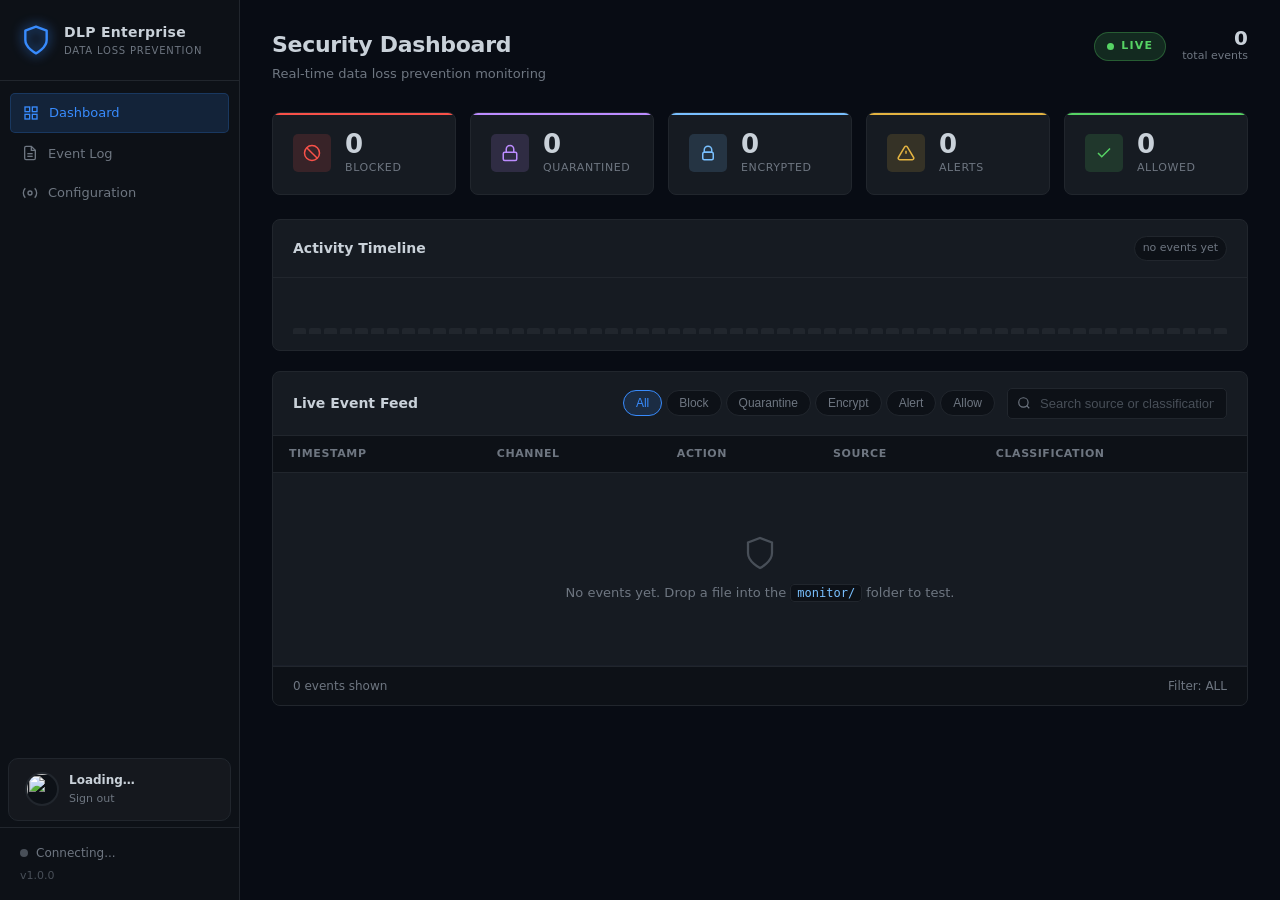
==== commit 4e18b3f4: "Add Google Sign-In and Stripe paywall Authentication: - Google OAuth 2.0 via authlib — sign in with " ====
--- a/frontend/index.html
+++ b/frontend/index.html
@@ -36,6 +36,14 @@
           Configuration
         </a>
       </nav>
+
+      <div class="sidebar-user" id="sidebar-user">
+        <img class="sidebar-avatar" id="sidebar-avatar" src="" alt="" />
+        <div class="sidebar-user-info">
+          <span class="sidebar-user-name" id="sidebar-user-name">Loading…</span>
+          <a href="/logout" class="sidebar-logout">Sign out</a>
+        </div>
+      </div>
 
       <div class="sidebar-footer">
         <div class="conn-indicator" id="conn-indicator">
--- a/frontend/style.css
+++ b/frontend/style.css
@@ -155,6 +155,49 @@
   color: var(--blue);
   border: 1px solid rgba(56,139,253,0.2);
 }
+
+/* ── SIDEBAR USER ── */
+
+.sidebar-user {
+  display: flex;
+  align-items: center;
+  gap: 10px;
+  padding: 12px 16px;
+  margin: 0 8px 6px;
+  border-radius: 10px;
+  background: rgba(255,255,255,0.03);
+  border: 1px solid var(--border);
+}
+.sidebar-avatar {
+  width: 34px;
+  height: 34px;
+  border-radius: 50%;
+  object-fit: cover;
+  flex-shrink: 0;
+  background: var(--surface);
+  border: 2px solid var(--border);
+}
+.sidebar-user-info {
+  display: flex;
+  flex-direction: column;
+  gap: 2px;
+  min-width: 0;
+}
+.sidebar-user-name {
+  font-size: 12px;
+  font-weight: 600;
+  color: var(--txt);
+  white-space: nowrap;
+  overflow: hidden;
+  text-overflow: ellipsis;
+}
+.sidebar-logout {
+  font-size: 11px;
+  color: var(--txt-muted);
+  text-decoration: none;
+  transition: color 0.15s;
+}
+.sidebar-logout:hover { color: var(--red); }
 
 /* ── SIDEBAR FOOTER ── */
 
